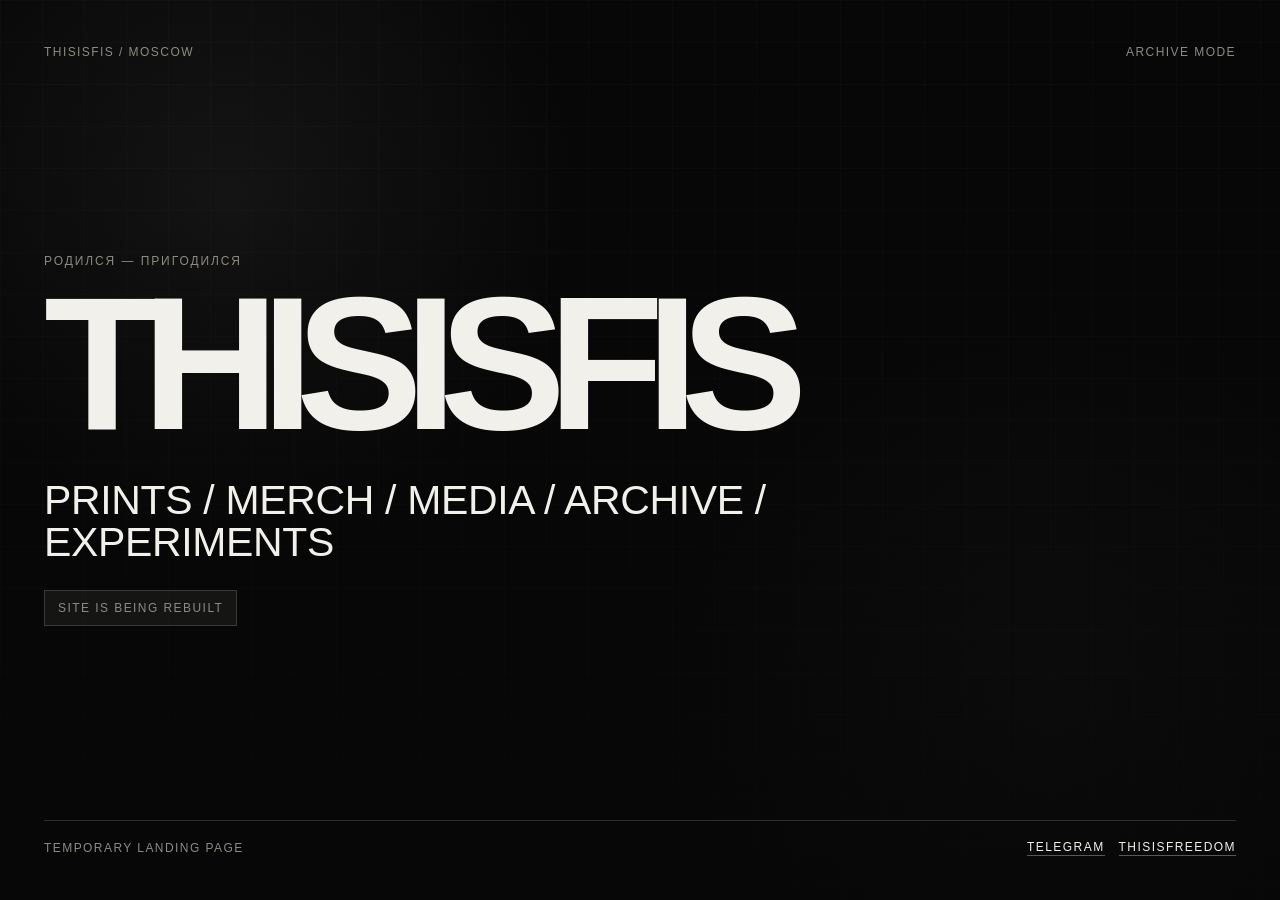
==== index.html @ faeaa2e0 "Add temporary landing page" ====
<!doctype html>
<html lang="ru">
<head>
  <meta charset="utf-8" />
  <meta name="viewport" content="width=device-width, initial-scale=1" />
  <title>THISISFIS</title>
  <meta name="description" content="THISISFIS — prints, merch, media, archive, experiments." />
  <meta name="robots" content="index, follow" />
  <style>
    :root {
      --bg: #070707;
      --fg: #f2f0ea;
      --muted: #8c8a82;
      --line: rgba(242, 240, 234, 0.16);
      --soft: rgba(242, 240, 234, 0.055);
    }

    * { box-sizing: border-box; }

    html { min-height: 100%; background: var(--bg); }

    body {
      margin: 0;
      min-height: 100vh;
      background: var(--bg);
      color: var(--fg);
      font-family: Arial, Helvetica, sans-serif;
      letter-spacing: -0.02em;
    }

    .page {
      min-height: 100vh;
      display: grid;
      grid-template-rows: auto 1fr auto;
      padding: clamp(20px, 4vw, 44px);
      position: relative;
      overflow: hidden;
      isolation: isolate;
    }

    .page::before {
      content: "";
      position: absolute;
      inset: 0;
      z-index: -2;
      background:
        radial-gradient(circle at 18% 22%, rgba(255,255,255,0.08), transparent 28%),
        radial-gradient(circle at 82% 78%, rgba(255,255,255,0.055), transparent 32%),
        linear-gradient(rgba(255,255,255,0.025) 1px, transparent 1px),
        linear-gradient(90deg, rgba(255,255,255,0.025) 1px, transparent 1px);
      background-size: auto, auto, 42px 42px, 42px 42px;
    }

    .page::after {
      content: "";
      position: absolute;
      inset: 0;
      z-index: -1;
      background: linear-gradient(180deg, rgba(7,7,7,0.2), rgba(7,7,7,0.86));
    }

    header, footer {
      display: flex;
      justify-content: space-between;
      gap: 24px;
      color: var(--muted);
      font-size: 12px;
      line-height: 1.35;
      text-transform: uppercase;
      letter-spacing: 0.12em;
    }

    main {
      display: flex;
      flex-direction: column;
      justify-content: center;
      max-width: 1280px;
      padding: 8vh 0;
    }

    .kicker {
      margin-bottom: 18px;
      color: var(--muted);
      font-size: 12px;
      text-transform: uppercase;
      letter-spacing: 0.16em;
    }

    h1 {
      margin: 0;
      font-size: clamp(58px, 15vw, 190px);
      line-height: 0.82;
      letter-spacing: -0.095em;
      text-transform: uppercase;
      font-weight: 900;
    }

    .tagline {
      margin-top: clamp(22px, 4vw, 38px);
      max-width: 820px;
      font-size: clamp(19px, 3.2vw, 42px);
      line-height: 1.02;
      text-transform: uppercase;
    }

    .status {
      margin-top: 26px;
      width: fit-content;
      border: 1px solid var(--line);
      padding: 11px 13px;
      color: var(--muted);
      background: var(--soft);
      font-size: 12px;
      line-height: 1;
      text-transform: uppercase;
      letter-spacing: 0.12em;
    }

    footer {
      align-items: flex-end;
      border-top: 1px solid var(--line);
      padding-top: 18px;
    }

    nav {
      display: flex;
      flex-wrap: wrap;
      gap: 14px;
      justify-content: flex-end;
    }

    a {
      color: var(--fg);
      text-decoration: none;
      border-bottom: 1px solid rgba(242, 240, 234, 0.34);
    }

    a:hover, a:focus-visible {
      border-bottom-color: var(--fg);
      outline: none;
    }

    @media (max-width: 700px) {
      header, footer {
        flex-direction: column;
        align-items: flex-start;
      }

      nav { justify-content: flex-start; }
      main { padding: 10vh 0; }
    }
  </style>
</head>
<body>
  <div class="page">
    <header>
      <div>THISISFIS / MOSCOW</div>
      <div>ARCHIVE MODE</div>
    </header>

    <main>
      <div class="kicker">родился — пригодился</div>
      <h1>THISISFIS</h1>
      <div class="tagline">prints / merch / media / archive / experiments</div>
      <div class="status">site is being rebuilt</div>
    </main>

    <footer>
      <div>temporary landing page</div>
      <nav aria-label="Links">
        <a href="#" aria-label="Telegram">Telegram</a>
        <a href="https://thisisfreedom.vercel.app" aria-label="ThisisFreedom">ThisisFreedom</a>
      </nav>
    </footer>
  </div>
</body>
</html>
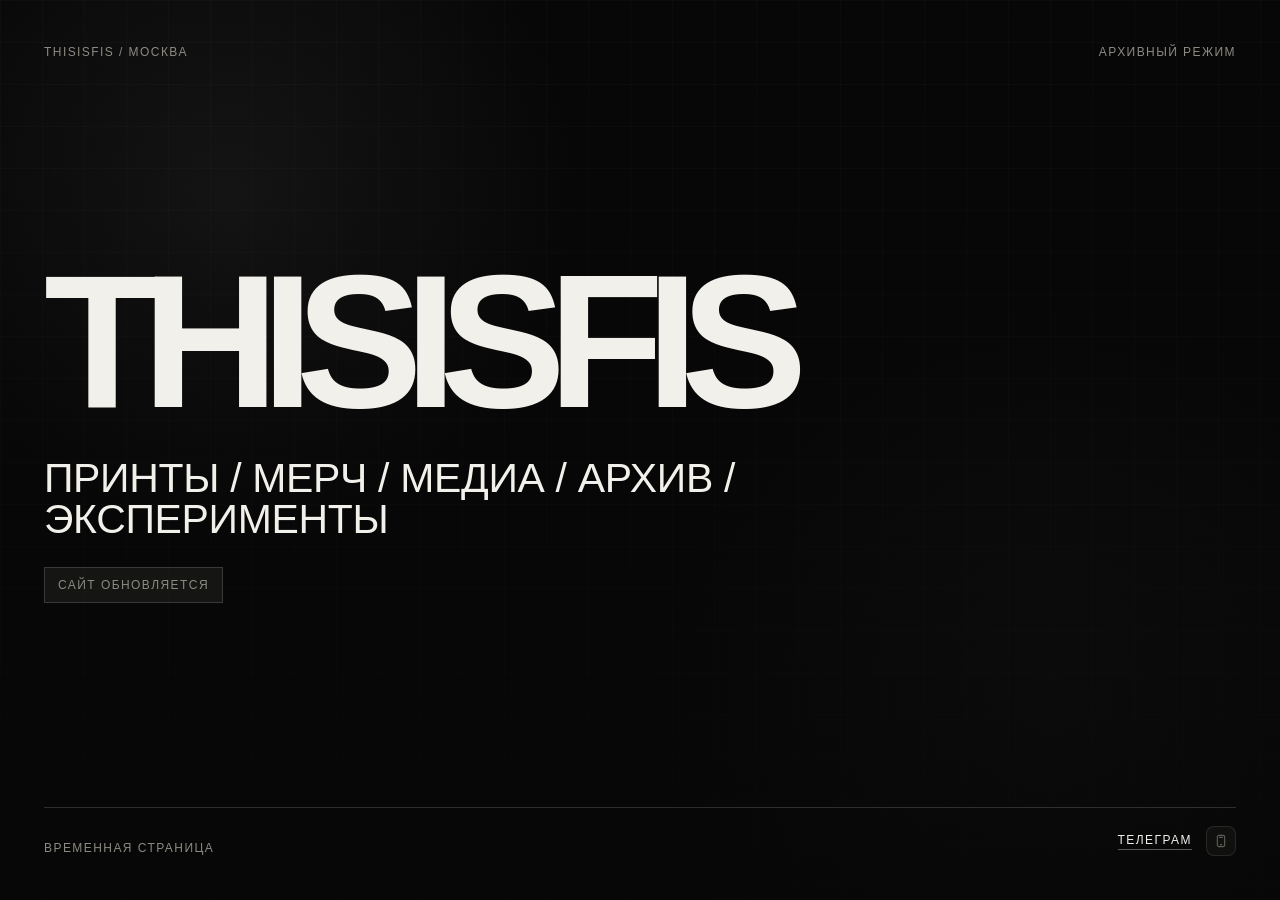
==== commit e35329de: "Обновить русскую заглушку и убрать ссылку на ThisisFreedom" ====
--- a/index.html
+++ b/index.html
@@ -4,7 +4,7 @@
   <meta charset="utf-8" />
   <meta name="viewport" content="width=device-width, initial-scale=1" />
   <title>THISISFIS</title>
-  <meta name="description" content="THISISFIS — prints, merch, media, archive, experiments." />
+  <meta name="description" content="THISISFIS — принты, мерч, медиа, архив и эксперименты." />
   <meta name="robots" content="index, follow" />
   <style>
     :root {
@@ -78,14 +78,6 @@
       padding: 8vh 0;
     }
 
-    .kicker {
-      margin-bottom: 18px;
-      color: var(--muted);
-      font-size: 12px;
-      text-transform: uppercase;
-      letter-spacing: 0.16em;
-    }
-
     h1 {
       margin: 0;
       font-size: clamp(58px, 15vw, 190px);
@@ -127,6 +119,7 @@
       flex-wrap: wrap;
       gap: 14px;
       justify-content: flex-end;
+      align-items: center;
     }
 
     a {
@@ -138,6 +131,32 @@
     a:hover, a:focus-visible {
       border-bottom-color: var(--fg);
       outline: none;
+    }
+
+    .app-placeholder {
+      display: inline-flex;
+      align-items: center;
+      justify-content: center;
+      width: 30px;
+      height: 30px;
+      border: 1px solid var(--line);
+      border-radius: 8px;
+      color: var(--muted);
+      background: var(--soft);
+      opacity: 0.65;
+      cursor: default;
+      user-select: none;
+      pointer-events: none;
+    }
+
+    .app-placeholder svg {
+      width: 16px;
+      height: 16px;
+      stroke: currentColor;
+      fill: none;
+      stroke-width: 1.7;
+      stroke-linecap: round;
+      stroke-linejoin: round;
     }
 
     @media (max-width: 700px) {
@@ -154,22 +173,27 @@
 <body>
   <div class="page">
     <header>
-      <div>THISISFIS / MOSCOW</div>
-      <div>ARCHIVE MODE</div>
+      <div>THISISFIS / МОСКВА</div>
+      <div>АРХИВНЫЙ РЕЖИМ</div>
     </header>
 
     <main>
-      <div class="kicker">родился — пригодился</div>
       <h1>THISISFIS</h1>
-      <div class="tagline">prints / merch / media / archive / experiments</div>
-      <div class="status">site is being rebuilt</div>
+      <div class="tagline">ПРИНТЫ / МЕРЧ / МЕДИА / АРХИВ / ЭКСПЕРИМЕНТЫ</div>
+      <div class="status">САЙТ ОБНОВЛЯЕТСЯ</div>
     </main>
 
     <footer>
-      <div>temporary landing page</div>
-      <nav aria-label="Links">
-        <a href="#" aria-label="Telegram">Telegram</a>
-        <a href="https://thisisfreedom.vercel.app" aria-label="ThisisFreedom">ThisisFreedom</a>
+      <div>ВРЕМЕННАЯ СТРАНИЦА</div>
+      <nav aria-label="Ссылки">
+        <a href="#" aria-label="Телеграм">ТЕЛЕГРАМ</a>
+        <span class="app-placeholder" aria-label="Приложение скоро" title="Приложение скоро">
+          <svg viewBox="0 0 24 24" aria-hidden="true">
+            <rect x="6.5" y="3.5" width="11" height="17" rx="2.5"></rect>
+            <line x1="10" y1="6.5" x2="14" y2="6.5"></line>
+            <line x1="11" y1="17.5" x2="13" y2="17.5"></line>
+          </svg>
+        </span>
       </nav>
     </footer>
   </div>
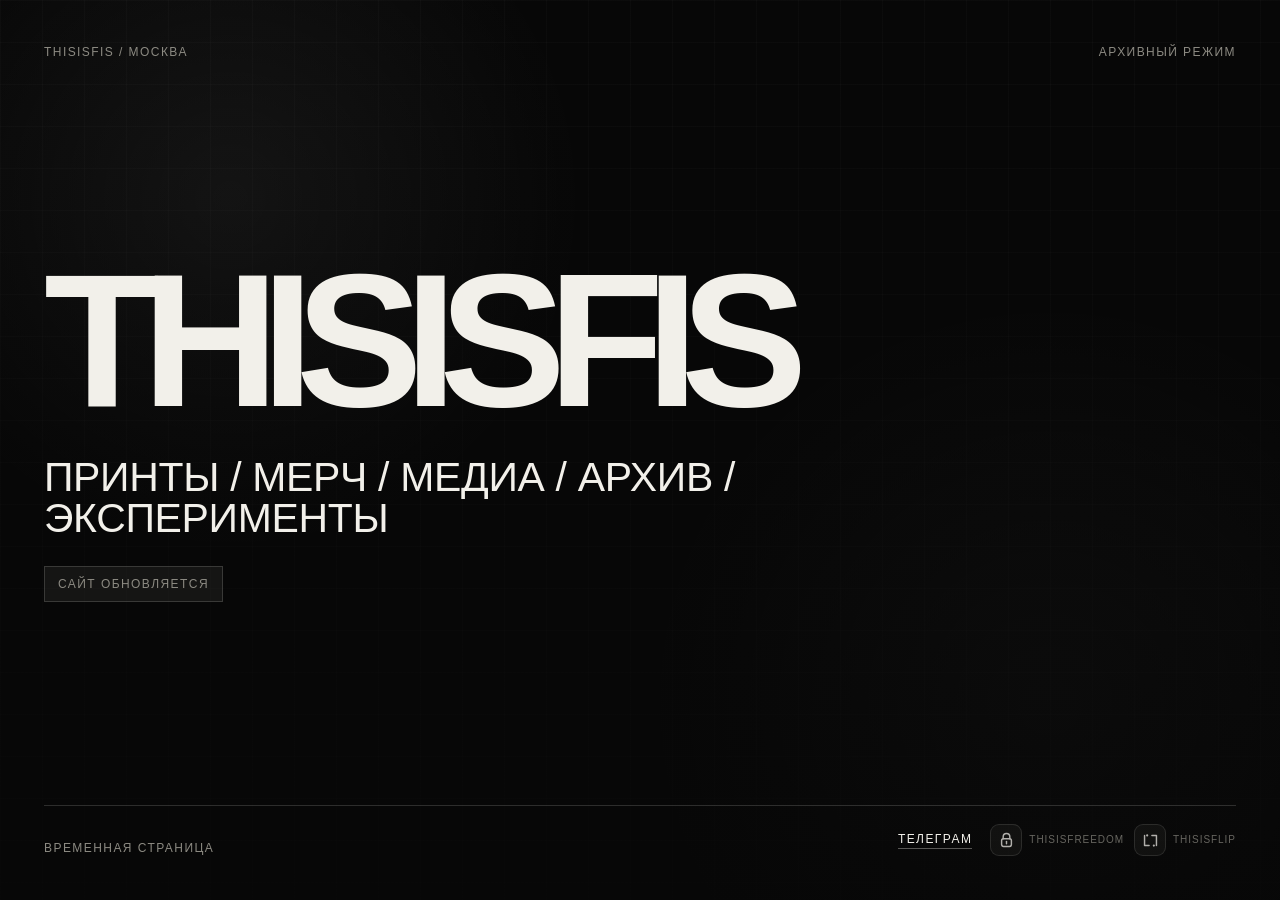
==== commit 28e8eb86: "Show inline ThisisFreedom and ThisisFlip app icons" ====
--- a/index.html
+++ b/index.html
@@ -117,7 +117,7 @@
     nav {
       display: flex;
       flex-wrap: wrap;
-      gap: 14px;
+      gap: 16px;
       justify-content: flex-end;
       align-items: center;
     }
@@ -133,31 +133,62 @@
       outline: none;
     }
 
-    .app-placeholder {
+    .apps {
+      display: flex;
+      align-items: center;
+      gap: 10px;
+      margin-left: 2px;
+    }
+
+    .app-item {
       display: inline-flex;
       align-items: center;
-      justify-content: center;
-      width: 30px;
-      height: 30px;
-      border: 1px solid var(--line);
-      border-radius: 8px;
+      gap: 7px;
       color: var(--muted);
-      background: var(--soft);
-      opacity: 0.65;
+      opacity: 0.72;
       cursor: default;
       user-select: none;
       pointer-events: none;
-    }
-
-    .app-placeholder svg {
-      width: 16px;
-      height: 16px;
+      white-space: nowrap;
+      letter-spacing: 0.08em;
+    }
+
+    .app-icon {
+      width: 32px;
+      height: 32px;
+      flex: 0 0 32px;
+      display: grid;
+      place-items: center;
+      border: 1px solid var(--line);
+      border-radius: 9px;
+      background: var(--soft);
+      color: var(--fg);
+      overflow: hidden;
+    }
+
+    .app-icon svg {
+      width: 21px;
+      height: 21px;
+      display: block;
+    }
+
+    .app-name {
+      font-size: 10px;
+      line-height: 1;
+    }
+
+    .freedom-mark .body,
+    .freedom-mark .shackle,
+    .freedom-mark .keyline,
+    .flip-mark .stroke {
+      fill: none;
       stroke: currentColor;
-      fill: none;
-      stroke-width: 1.7;
+      stroke-width: 1.65;
       stroke-linecap: round;
       stroke-linejoin: round;
     }
+
+    .flip-mark .dot { fill: currentColor; }
 
     @media (max-width: 700px) {
       header, footer {
@@ -167,6 +198,13 @@
 
       nav { justify-content: flex-start; }
       main { padding: 10vh 0; }
+
+      .apps {
+        width: 100%;
+        gap: 12px;
+      }
+
+      .app-name { display: none; }
     }
   </style>
 </head>
@@ -185,15 +223,32 @@
 
     <footer>
       <div>ВРЕМЕННАЯ СТРАНИЦА</div>
-      <nav aria-label="Ссылки">
+      <nav aria-label="Ссылки и приложения">
         <a href="#" aria-label="Телеграм">ТЕЛЕГРАМ</a>
-        <span class="app-placeholder" aria-label="Приложение скоро" title="Приложение скоро">
-          <svg viewBox="0 0 24 24" aria-hidden="true">
-            <rect x="6.5" y="3.5" width="11" height="17" rx="2.5"></rect>
-            <line x1="10" y1="6.5" x2="14" y2="6.5"></line>
-            <line x1="11" y1="17.5" x2="13" y2="17.5"></line>
-          </svg>
-        </span>
+        <div class="apps" aria-label="Приложения">
+          <span class="app-item" aria-label="ThisisFreedom — приложение, ссылка отключена" title="ThisisFreedom">
+            <span class="app-icon" aria-hidden="true">
+              <svg class="freedom-mark" viewBox="0 0 24 24">
+                <path class="shackle" d="M8.2 10V7.8a3.8 3.8 0 0 1 7.6 0V10"></path>
+                <rect class="body" x="6.4" y="10" width="11.2" height="8.8" rx="2.1"></rect>
+                <path class="keyline" d="M12 13.2v2.5"></path>
+              </svg>
+            </span>
+            <span class="app-name">THISISFREEDOM</span>
+          </span>
+
+          <span class="app-item" aria-label="ThisisFlip — приложение, ссылка отключена" title="ThisisFlip">
+            <span class="app-icon" aria-hidden="true">
+              <svg class="flip-mark" viewBox="0 0 24 24">
+                <path class="stroke" d="M5.2 6.2v11.6h5.2"></path>
+                <path class="stroke" d="M18.8 17.8V6.2h-5.2"></path>
+                <circle class="dot" cx="8.2" cy="6.2" r="1.25"></circle>
+                <circle class="dot" cx="15.8" cy="17.8" r="1.25"></circle>
+              </svg>
+            </span>
+            <span class="app-name">THISISFLIP</span>
+          </span>
+        </div>
       </nav>
     </footer>
   </div>
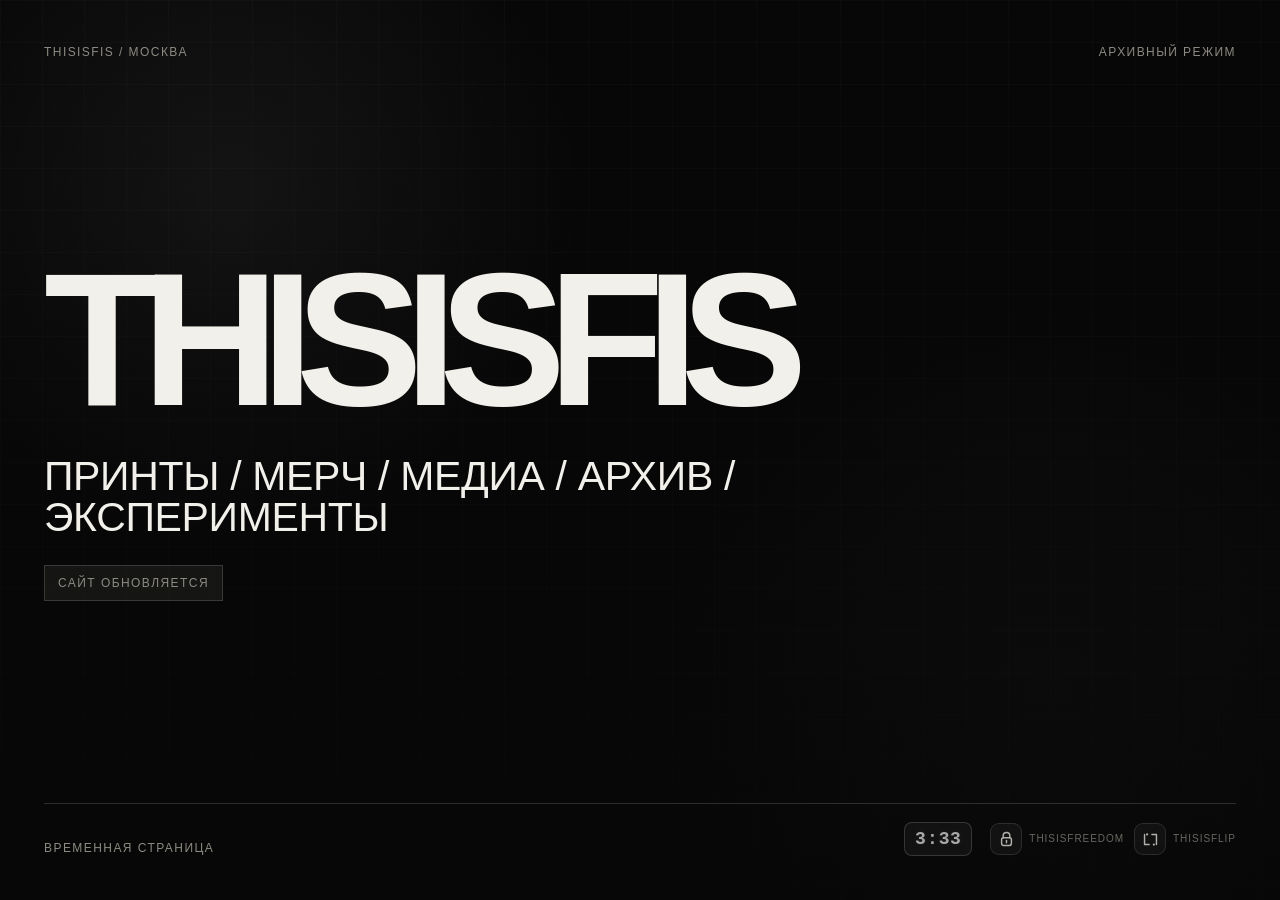
==== commit eb883179: "Add animated 3:33 Telegram channel mark" ====
--- a/index.html
+++ b/index.html
@@ -13,6 +13,7 @@
       --muted: #8c8a82;
       --line: rgba(242, 240, 234, 0.16);
       --soft: rgba(242, 240, 234, 0.055);
+      --ai333: #7157ff;
     }
 
     * { box-sizing: border-box; }
@@ -125,12 +126,125 @@
     a {
       color: var(--fg);
       text-decoration: none;
-      border-bottom: 1px solid rgba(242, 240, 234, 0.34);
-    }
-
-    a:hover, a:focus-visible {
-      border-bottom-color: var(--fg);
+    }
+
+    a:focus-visible {
+      outline: 1px solid rgba(242, 240, 234, 0.5);
+      outline-offset: 4px;
+    }
+
+    /* ИИ В 3:33 НОЧИ — broken retro clock */
+    .ai333-link {
+      position: relative;
+      display: inline-flex;
+      align-items: center;
+      justify-content: center;
+      min-width: 68px;
+      height: 34px;
+      padding: 0 9px;
+      border: 1px solid var(--line);
+      border-radius: 8px;
+      overflow: hidden;
+      color: #aaa8a1;
+      background: rgba(242, 240, 234, 0.035);
+      filter: grayscale(1);
+      transition:
+        color .18s ease,
+        border-color .18s ease,
+        background .18s ease,
+        box-shadow .18s ease,
+        filter .18s ease,
+        transform .18s ease;
+    }
+
+    .ai333-link::before {
+      content: "";
+      position: absolute;
+      inset: 0;
+      pointer-events: none;
+      opacity: .28;
+      background: repeating-linear-gradient(
+        180deg,
+        transparent 0,
+        transparent 3px,
+        rgba(255,255,255,.045) 4px
+      );
+    }
+
+    .ai333-clock {
+      position: relative;
+      z-index: 1;
+      display: inline-flex;
+      align-items: baseline;
+      justify-content: center;
+      font-family: "SFMono-Regular", Menlo, Monaco, Consolas, "Liberation Mono", monospace;
+      font-size: 18px;
+      font-weight: 700;
+      line-height: 1;
+      letter-spacing: .035em;
+      font-variant-numeric: tabular-nums;
+      text-shadow: 0 0 7px rgba(255,255,255,.08);
+    }
+
+    .ai333-colon {
+      display: inline-block;
+      margin: 0 .02em;
+      animation: ai333Colon 1s steps(1, end) infinite;
+    }
+
+    .ai333-minutes {
+      display: inline-block;
+      min-width: 2.05ch;
+      transform-origin: 50% 50%;
+    }
+
+    .ai333-link:hover,
+    .ai333-link:focus-visible,
+    .ai333-link:active {
+      color: var(--ai333);
+      border-color: rgba(113, 87, 255, .58);
+      background: rgba(113, 87, 255, .08);
+      box-shadow:
+        0 0 0 1px rgba(113,87,255,.06) inset,
+        0 0 18px rgba(113,87,255,.16);
+      filter: grayscale(0);
+      transform: translateY(-1px);
       outline: none;
+    }
+
+    .ai333-link:hover .ai333-clock,
+    .ai333-link:focus-visible .ai333-clock,
+    .ai333-link:active .ai333-clock {
+      text-shadow:
+        0 0 6px rgba(113,87,255,.55),
+        0 0 14px rgba(113,87,255,.25);
+    }
+
+    .ai333-link.is-breaking .ai333-minutes {
+      animation: ai333Break 170ms steps(2, end) both;
+    }
+
+    .ai333-link.is-breaking .ai333-clock {
+      animation: ai333Jitter 170ms steps(2, end) both;
+    }
+
+    @keyframes ai333Colon {
+      0%, 49% { opacity: 1; }
+      50%, 100% { opacity: .28; }
+    }
+
+    @keyframes ai333Break {
+      0%   { opacity: 1; transform: translateY(0) skewX(0); }
+      30%  { opacity: .38; transform: translateY(-2px) skewX(-8deg); }
+      62%  { opacity: 1; transform: translateY(1px) skewX(5deg); }
+      100% { opacity: 1; transform: translateY(0) skewX(0); }
+    }
+
+    @keyframes ai333Jitter {
+      0%   { transform: translateX(0); }
+      30%  { transform: translateX(-1px); }
+      62%  { transform: translateX(1px); }
+      100% { transform: translateX(0); }
     }
 
     .apps {
@@ -190,6 +304,14 @@
 
     .flip-mark .dot { fill: currentColor; }
 
+    @media (prefers-reduced-motion: reduce) {
+      .ai333-colon,
+      .ai333-link.is-breaking .ai333-minutes,
+      .ai333-link.is-breaking .ai333-clock {
+        animation: none;
+      }
+    }
+
     @media (max-width: 700px) {
       header, footer {
         flex-direction: column;
@@ -224,7 +346,20 @@
     <footer>
       <div>ВРЕМЕННАЯ СТРАНИЦА</div>
       <nav aria-label="Ссылки и приложения">
-        <a href="#" aria-label="Телеграм">ТЕЛЕГРАМ</a>
+        <a
+          class="ai333-link"
+          id="ai333Link"
+          href="https://t.me/iamandai"
+          target="_blank"
+          rel="noopener noreferrer"
+          aria-label="Телеграм-канал «ИИ В 3:33 НОЧИ»"
+          title="ИИ В 3:33 НОЧИ"
+        >
+          <span class="ai333-clock" aria-hidden="true">
+            <span>3</span><span class="ai333-colon">:</span><span class="ai333-minutes" id="ai333Minutes">33</span>
+          </span>
+        </a>
+
         <div class="apps" aria-label="Приложения">
           <span class="app-item" aria-label="ThisisFreedom — приложение, ссылка отключена" title="ThisisFreedom">
             <span class="app-icon" aria-hidden="true">
@@ -252,5 +387,27 @@
       </nav>
     </footer>
   </div>
+
+  <script>
+    (() => {
+      const link = document.getElementById('ai333Link');
+      const minutes = document.getElementById('ai333Minutes');
+      const reduceMotion = window.matchMedia('(prefers-reduced-motion: reduce)').matches;
+
+      if (!link || !minutes || reduceMotion) return;
+
+      const breakClock = () => {
+        minutes.textContent = '34';
+        link.classList.add('is-breaking');
+
+        window.setTimeout(() => {
+          minutes.textContent = '33';
+          link.classList.remove('is-breaking');
+        }, 170);
+      };
+
+      window.setInterval(breakClock, 1000);
+    })();
+  </script>
 </body>
 </html>
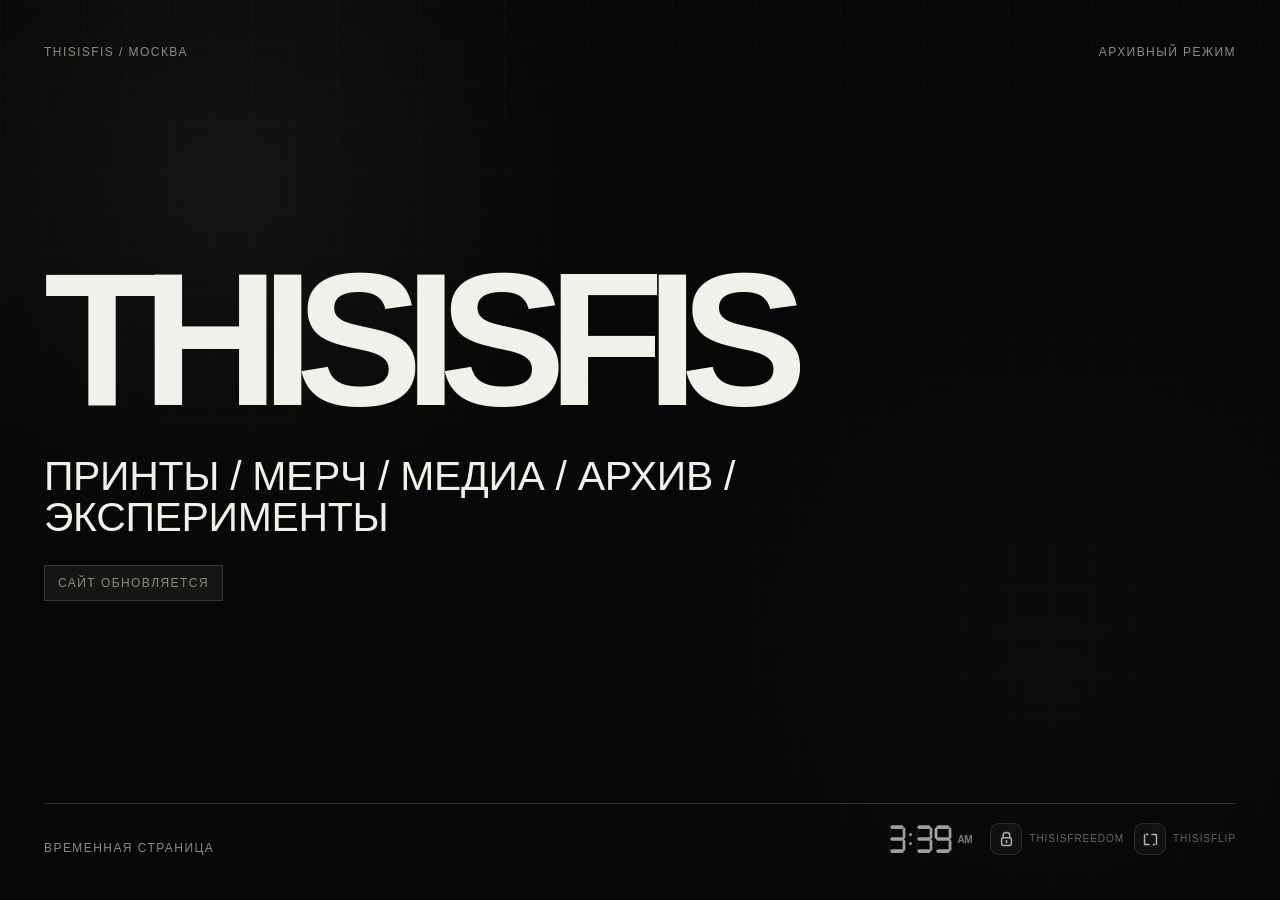
==== commit 9bf46833: "Refine AI 3:33 clock logo to seven-segment AM style" ====
--- a/index.html
+++ b/index.html
@@ -133,118 +133,134 @@
       outline-offset: 4px;
     }
 
-    /* ИИ В 3:33 НОЧИ — broken retro clock */
+    /* ИИ В 3:33 НОЧИ — seven-segment clock mark */
     .ai333-link {
-      position: relative;
       display: inline-flex;
       align-items: center;
-      justify-content: center;
-      min-width: 68px;
-      height: 34px;
-      padding: 0 9px;
-      border: 1px solid var(--line);
-      border-radius: 8px;
-      overflow: hidden;
       color: #aaa8a1;
-      background: rgba(242, 240, 234, 0.035);
       filter: grayscale(1);
-      transition:
-        color .18s ease,
-        border-color .18s ease,
-        background .18s ease,
-        box-shadow .18s ease,
-        filter .18s ease,
-        transform .18s ease;
-    }
-
-    .ai333-link::before {
+      padding: 2px 0;
+      transition: color .18s ease, filter .18s ease, transform .18s ease;
+    }
+
+    .ai333-clock {
+      display: inline-flex;
+      align-items: center;
+      gap: 1px;
+      line-height: 1;
+    }
+
+    .seg-digit {
+      width: 18px;
+      height: 30px;
+      display: block;
+      flex: 0 0 auto;
+      overflow: visible;
+    }
+
+    .seg-digit .segment {
+      fill: currentColor;
+      opacity: .055;
+      transition: opacity 45ms linear, filter .18s ease;
+    }
+
+    .seg-digit[data-digit="3"] .seg-a,
+    .seg-digit[data-digit="3"] .seg-b,
+    .seg-digit[data-digit="3"] .seg-c,
+    .seg-digit[data-digit="3"] .seg-d,
+    .seg-digit[data-digit="3"] .seg-g,
+    .seg-digit[data-digit="4"] .seg-b,
+    .seg-digit[data-digit="4"] .seg-c,
+    .seg-digit[data-digit="4"] .seg-f,
+    .seg-digit[data-digit="4"] .seg-g {
+      opacity: .94;
+    }
+
+    .ai333-colon {
+      width: 7px;
+      height: 30px;
+      position: relative;
+      flex: 0 0 7px;
+      opacity: .88;
+      animation: ai333Colon 1s steps(1, end) infinite;
+    }
+
+    .ai333-colon::before,
+    .ai333-colon::after {
       content: "";
       position: absolute;
-      inset: 0;
-      pointer-events: none;
-      opacity: .28;
-      background: repeating-linear-gradient(
-        180deg,
-        transparent 0,
-        transparent 3px,
-        rgba(255,255,255,.045) 4px
-      );
-    }
-
-    .ai333-clock {
-      position: relative;
-      z-index: 1;
-      display: inline-flex;
-      align-items: baseline;
-      justify-content: center;
-      font-family: "SFMono-Regular", Menlo, Monaco, Consolas, "Liberation Mono", monospace;
-      font-size: 18px;
+      left: 2px;
+      width: 3px;
+      height: 3px;
+      border-radius: 50%;
+      background: currentColor;
+    }
+
+    .ai333-colon::before { top: 9px; }
+    .ai333-colon::after { bottom: 9px; }
+
+    .ai333-am {
+      margin-left: 4px;
+      margin-top: 1px;
+      font-family: "Arial Narrow", "Helvetica Neue", Arial, sans-serif;
+      font-size: 10px;
       font-weight: 700;
+      letter-spacing: -.035em;
       line-height: 1;
-      letter-spacing: .035em;
-      font-variant-numeric: tabular-nums;
-      text-shadow: 0 0 7px rgba(255,255,255,.08);
-    }
-
-    .ai333-colon {
-      display: inline-block;
-      margin: 0 .02em;
-      animation: ai333Colon 1s steps(1, end) infinite;
-    }
-
-    .ai333-minutes {
-      display: inline-block;
-      min-width: 2.05ch;
-      transform-origin: 50% 50%;
+      opacity: .72;
+      align-self: center;
     }
 
     .ai333-link:hover,
     .ai333-link:focus-visible,
     .ai333-link:active {
       color: var(--ai333);
-      border-color: rgba(113, 87, 255, .58);
-      background: rgba(113, 87, 255, .08);
-      box-shadow:
-        0 0 0 1px rgba(113,87,255,.06) inset,
-        0 0 18px rgba(113,87,255,.16);
       filter: grayscale(0);
       transform: translateY(-1px);
       outline: none;
     }
 
-    .ai333-link:hover .ai333-clock,
-    .ai333-link:focus-visible .ai333-clock,
-    .ai333-link:active .ai333-clock {
-      text-shadow:
-        0 0 6px rgba(113,87,255,.55),
-        0 0 14px rgba(113,87,255,.25);
-    }
-
-    .ai333-link.is-breaking .ai333-minutes {
-      animation: ai333Break 170ms steps(2, end) both;
+    .ai333-link:hover .seg-digit .segment,
+    .ai333-link:focus-visible .seg-digit .segment,
+    .ai333-link:active .seg-digit .segment {
+      filter: drop-shadow(0 0 3px rgba(113,87,255,.66));
+    }
+
+    .ai333-link:hover .ai333-colon,
+    .ai333-link:focus-visible .ai333-colon,
+    .ai333-link:active .ai333-colon,
+    .ai333-link:hover .ai333-am,
+    .ai333-link:focus-visible .ai333-am,
+    .ai333-link:active .ai333-am {
+      text-shadow: 0 0 7px rgba(113,87,255,.46);
     }
 
     .ai333-link.is-breaking .ai333-clock {
-      animation: ai333Jitter 170ms steps(2, end) both;
+      animation: ai333Jitter 180ms steps(2, end) both;
+    }
+
+    .ai333-link.is-breaking .seg-digit:last-of-type {
+      animation: ai333Flicker 180ms steps(2, end) both;
     }
 
     @keyframes ai333Colon {
-      0%, 49% { opacity: 1; }
-      50%, 100% { opacity: .28; }
-    }
-
-    @keyframes ai333Break {
-      0%   { opacity: 1; transform: translateY(0) skewX(0); }
-      30%  { opacity: .38; transform: translateY(-2px) skewX(-8deg); }
-      62%  { opacity: 1; transform: translateY(1px) skewX(5deg); }
-      100% { opacity: 1; transform: translateY(0) skewX(0); }
+      0%, 49% { opacity: .9; }
+      50%, 100% { opacity: .34; }
     }
 
     @keyframes ai333Jitter {
       0%   { transform: translateX(0); }
-      30%  { transform: translateX(-1px); }
+      28%  { transform: translateX(-1px); }
       62%  { transform: translateX(1px); }
       100% { transform: translateX(0); }
+    }
+
+    @keyframes ai333Flicker {
+      0%   { opacity: 1; }
+      28%  { opacity: .28; }
+      58%  { opacity: .9; }
+      78%  { opacity: .42; }
+      100% { opacity: 1; }
     }
 
     .apps {
@@ -306,8 +322,8 @@
 
     @media (prefers-reduced-motion: reduce) {
       .ai333-colon,
-      .ai333-link.is-breaking .ai333-minutes,
-      .ai333-link.is-breaking .ai333-clock {
+      .ai333-link.is-breaking .ai333-clock,
+      .ai333-link.is-breaking .seg-digit:last-of-type {
         animation: none;
       }
     }
@@ -356,7 +372,35 @@
           title="ИИ В 3:33 НОЧИ"
         >
           <span class="ai333-clock" aria-hidden="true">
-            <span>3</span><span class="ai333-colon">:</span><span class="ai333-minutes" id="ai333Minutes">33</span>
+            <svg class="seg-digit" viewBox="0 0 20 34" data-digit="3">
+              <path class="segment seg-a" d="M4 1.5h12l2 2.1-2 2.1H4L2 3.6z"/>
+              <path class="segment seg-b" d="M16.4 5.7l2.1-2 1 1.8v10.2l-2 2-1.1-1.1z"/>
+              <path class="segment seg-c" d="M17.5 17l2 2v10.1l-1.9 1.9-1.2-1.1V18.1z"/>
+              <path class="segment seg-d" d="M4 28.6h12l2 2.1-2 2.1H4l-2-2.1z"/>
+              <path class="segment seg-e" d="M.5 19l2-2 1.1 1.1v11.8L2.4 31 .5 29.1z"/>
+              <path class="segment seg-f" d="M2.4 3.7l1.2 1.1v11.8L2.5 17.7l-2-2V5.5z"/>
+              <path class="segment seg-g" d="M4 15.1h12l2 1.9-2 1.9H4L2 17z"/>
+            </svg>
+            <span class="ai333-colon"></span>
+            <svg class="seg-digit" viewBox="0 0 20 34" data-digit="3">
+              <path class="segment seg-a" d="M4 1.5h12l2 2.1-2 2.1H4L2 3.6z"/>
+              <path class="segment seg-b" d="M16.4 5.7l2.1-2 1 1.8v10.2l-2 2-1.1-1.1z"/>
+              <path class="segment seg-c" d="M17.5 17l2 2v10.1l-1.9 1.9-1.2-1.1V18.1z"/>
+              <path class="segment seg-d" d="M4 28.6h12l2 2.1-2 2.1H4l-2-2.1z"/>
+              <path class="segment seg-e" d="M.5 19l2-2 1.1 1.1v11.8L2.4 31 .5 29.1z"/>
+              <path class="segment seg-f" d="M2.4 3.7l1.2 1.1v11.8L2.5 17.7l-2-2V5.5z"/>
+              <path class="segment seg-g" d="M4 15.1h12l2 1.9-2 1.9H4L2 17z"/>
+            </svg>
+            <svg class="seg-digit" id="ai333LastDigit" viewBox="0 0 20 34" data-digit="3">
+              <path class="segment seg-a" d="M4 1.5h12l2 2.1-2 2.1H4L2 3.6z"/>
+              <path class="segment seg-b" d="M16.4 5.7l2.1-2 1 1.8v10.2l-2 2-1.1-1.1z"/>
+              <path class="segment seg-c" d="M17.5 17l2 2v10.1l-1.9 1.9-1.2-1.1V18.1z"/>
+              <path class="segment seg-d" d="M4 28.6h12l2 2.1-2 2.1H4l-2-2.1z"/>
+              <path class="segment seg-e" d="M.5 19l2-2 1.1 1.1v11.8L2.4 31 .5 29.1z"/>
+              <path class="segment seg-f" d="M2.4 3.7l1.2 1.1v11.8L2.5 17.7l-2-2V5.5z"/>
+              <path class="segment seg-g" d="M4 15.1h12l2 1.9-2 1.9H4L2 17z"/>
+            </svg>
+            <span class="ai333-am">AM</span>
           </span>
         </a>
 
@@ -391,19 +435,19 @@
   <script>
     (() => {
       const link = document.getElementById('ai333Link');
-      const minutes = document.getElementById('ai333Minutes');
+      const lastDigit = document.getElementById('ai333LastDigit');
       const reduceMotion = window.matchMedia('(prefers-reduced-motion: reduce)').matches;
 
-      if (!link || !minutes || reduceMotion) return;
+      if (!link || !lastDigit || reduceMotion) return;
 
       const breakClock = () => {
-        minutes.textContent = '34';
+        lastDigit.setAttribute('data-digit', '4');
         link.classList.add('is-breaking');
 
         window.setTimeout(() => {
-          minutes.textContent = '33';
+          lastDigit.setAttribute('data-digit', '3');
           link.classList.remove('is-breaking');
-        }, 170);
+        }, 180);
       };
 
       window.setInterval(breakClock, 1000);
